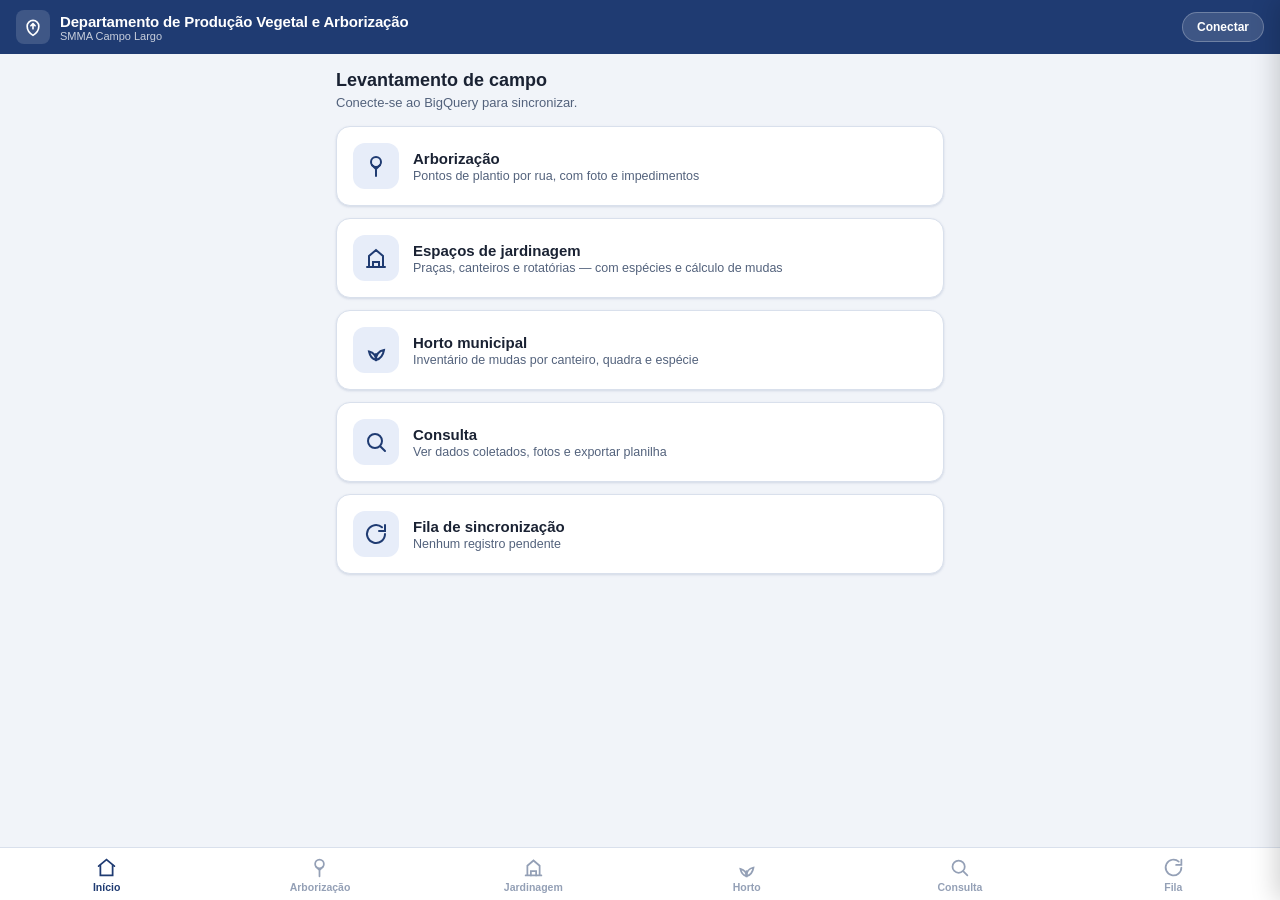
==== index.html @ bb0fcfd9 "Módulo Horto: inventário de mudas + catálogo de espécies - Novo módulo Horto (canteiro → quadra → it" ====
<!DOCTYPE html>
<html lang="pt-BR">
<head>
<meta charset="UTF-8">
<meta name="viewport" content="width=device-width, initial-scale=1.0, viewport-fit=cover">
<meta name="theme-color" content="#1F3B72">
<title>SMMACL — Levantamento de Campo</title>
<link rel="stylesheet" href="css/tokens.css">
<link rel="stylesheet" href="css/app.css">
<!-- PWA: app instalável na tela inicial -->
<link rel="manifest" href="manifest.webmanifest">
<link rel="apple-touch-icon" href="logo.png">
<meta name="mobile-web-app-capable" content="yes">
<meta name="apple-mobile-web-app-capable" content="yes">
<meta name="apple-mobile-web-app-status-bar-style" content="black-translucent">
<meta name="apple-mobile-web-app-title" content="Coleta Campo">
</head>
<body>

<header>
  <div class="hdr-left">
    <div class="logo-mark">
      <svg width="20" height="20" viewBox="0 0 24 24" fill="none" stroke="#fff" stroke-width="2" stroke-linecap="round" stroke-linejoin="round"><path d="M12 22s7-4.5 7-11a7 7 0 0 0-14 0c0 6.5 7 11 7 11z"/><path d="M12 8v6M9.5 10.5 12 8l2.5 2.5"/></svg>
    </div>
    <div>
      <div class="hdr-title">Departamento de Produção Vegetal e Arborização</div>
      <div class="hdr-sub">SMMA Campo Largo</div>
    </div>
  </div>
  <button id="btn-auth" onclick="handleAuth()"><span id="auth-label">Conectar</span></button>
</header>
<div class="offline-bar">Sem conexão — registros vão para a fila e sincronizam depois</div>

<main>

<!-- ============ INÍCIO ============ -->
<section class="page active" id="page-home">
  <h2 id="home-saudacao">Levantamento de campo</h2>
  <div class="page-sub" id="home-status">Conecte-se ao BigQuery para sincronizar.</div>

  <div class="card action-card" onclick="abrirArbo()">
    <div class="action-icon"><svg width="24" height="24" viewBox="0 0 24 24" fill="none" stroke="currentColor" stroke-width="2" stroke-linecap="round"><path d="M12 22v-7M12 15l-4-4M12 15l4-4"/><circle cx="12" cy="8" r="5"/></svg></div>
    <div><div class="action-title">Arborização</div><div class="action-desc">Pontos de plantio por rua, com foto e impedimentos</div></div>
  </div>

  <div class="card action-card" onclick="abrirJard()">
    <div class="action-icon"><svg width="24" height="24" viewBox="0 0 24 24" fill="none" stroke="currentColor" stroke-width="2" stroke-linecap="round"><path d="M3 21h18M5 21V10l7-6 7 6v11"/><path d="M9 21v-5h6v5"/></svg></div>
    <div><div class="action-title">Espaços de jardinagem</div><div class="action-desc">Praças, canteiros e rotatórias — com espécies e cálculo de mudas</div></div>
  </div>

  <div class="card action-card" onclick="abrirHorto()">
    <div class="action-icon"><svg width="24" height="24" viewBox="0 0 24 24" fill="none" stroke="currentColor" stroke-width="2" stroke-linecap="round"><path d="M12 22c0-6 3-9 8-10-1 6-4 9-8 10z"/><path d="M12 22c0-5-3-7.5-7-8.5 1 5 3.5 7.5 7 8.5z"/><path d="M12 22v-6"/></svg></div>
    <div><div class="action-title">Horto municipal</div><div class="action-desc">Inventário de mudas por canteiro, quadra e espécie</div></div>
  </div>

  <div class="card action-card" onclick="abrirConsulta()">
    <div class="action-icon"><svg width="24" height="24" viewBox="0 0 24 24" fill="none" stroke="currentColor" stroke-width="2" stroke-linecap="round"><circle cx="11" cy="11" r="7"/><path d="m21 21-4.3-4.3"/></svg></div>
    <div><div class="action-title">Consulta</div><div class="action-desc">Ver dados coletados, fotos e exportar planilha</div></div>
  </div>

  <div class="card action-card" onclick="showPage('fila'); renderFila()">
    <div class="action-icon"><svg width="24" height="24" viewBox="0 0 24 24" fill="none" stroke="currentColor" stroke-width="2" stroke-linecap="round"><path d="M21 12a9 9 0 1 1-3-6.7"/><path d="M21 3v6h-6"/></svg></div>
    <div><div class="action-title">Fila de sincronização</div><div class="action-desc" id="home-fila-desc">Nenhum registro pendente</div></div>
  </div>
</section>

<!-- ============ ARBORIZAÇÃO: RUAS ============ -->
<section class="page" id="page-arbo">
  <h2>Arborização</h2>
  <div class="page-sub">Ruas em levantamento. Toque numa rua para ver seus trechos.</div>
  <div class="btn-row">
    <button class="btn btn-primary" onclick="novaRua()">+ Nova rua</button>
    <button class="btn" onclick="document.getElementById('imp-file').click()">Importar planilha</button>
  </div>
  <button class="btn btn-sm" style="margin-top:8px" onclick="baixarModeloCSV()">Baixar modelo CSV</button>
  <input type="file" id="imp-file" accept=".csv,text/csv" style="display:none" onchange="importarCSV(this)">
  <div id="imp-preview" style="display:none" class="card"></div>
  <div id="rua-form" style="display:none" class="card">
    <label>Nome da rua *</label><input type="text" id="ru-nome" placeholder="Rua Barão do Rio Branco">
    <label>Bairro</label><input type="text" id="ru-bairro" placeholder="Centro">
    <button class="btn btn-sm" style="margin-top:8px" onclick="gpsRua()">📍 Preencher rua e bairro pelo GPS</button>
    <label>Observações</label><textarea id="ru-obs"></textarea>
    <div class="btn-row">
      <button class="btn btn-primary" onclick="salvarRua()">Salvar rua</button>
      <button class="btn btn-sm" onclick="document.getElementById('rua-form').style.display='none'">Cancelar</button>
    </div>
  </div>
  <input type="text" id="arbo-busca" placeholder="🔍 Buscar rua ou bairro pelo nome…" oninput="renderArboLista()" style="margin-top:14px">
  <div id="arbo-lista" style="margin-top:10px"></div>
</section>

<!-- ============ ARBORIZAÇÃO: TRECHOS DE UMA RUA ============ -->
<section class="page" id="page-rua">
  <div class="sticky-lev">
    <div>
      <div class="sl-rua" id="rd-nome">—</div>
      <div class="sl-sub" id="rd-sub">—</div>
    </div>
    <div class="sl-badge" id="rd-badge">0 trechos</div>
  </div>
  <button class="btn btn-primary" onclick="novoTrecho()">+ Novo trecho</button>
  <div id="trecho-form" style="display:none" class="card">
    <label>Quadra</label><input type="text" id="tr-quadra" placeholder="12 (opcional)">
    <div class="row2">
      <div><label>Nº inicial</label><input type="text" id="tr-num-ini" placeholder="1973"></div>
      <div><label>Nº final</label><input type="text" id="tr-num-fim" placeholder="1577"></div>
    </div>
    <label>Observações</label><textarea id="tr-obs"></textarea>
    <div class="btn-row">
      <button class="btn btn-primary" onclick="salvarTrecho()">Salvar trecho</button>
      <button class="btn btn-sm" onclick="document.getElementById('trecho-form').style.display='none'">Cancelar</button>
    </div>
  </div>
  <div id="rd-trechos" style="margin-top:14px"></div>
  <div class="btn-row" style="margin-top:14px">
    <button class="btn" onclick="showPage('arbo'); renderArboLista()">Voltar às ruas</button>
  </div>
</section>

<!-- ============ ARBORIZAÇÃO: PONTOS DE UM TRECHO ============ -->
<section class="page" id="page-ponto">
  <div class="sticky-lev">
    <div>
      <div class="sl-rua" id="pt-rua">—</div>
      <div class="sl-sub" id="pt-rua-sub">—</div>
    </div>
    <div class="sl-badge" id="pt-seq">Ponto 1</div>
  </div>

  <div id="pt-coletados"></div>

  <div class="card">
    <div style="display:flex; align-items:center; justify-content:space-between; margin-bottom:6px">
      <div class="action-title" id="pt-form-title">Novo ponto</div>
      <button id="pt-form-cancel" class="btn btn-sm" style="display:none; width:auto" onclick="sairEdicao()">Cancelar edição</button>
    </div>

    <div class="gps-box">
      <svg width="20" height="20" viewBox="0 0 24 24" fill="none" stroke="currentColor" stroke-width="2" stroke-linecap="round"><path d="M12 21s6-5.1 6-10a6 6 0 1 0-12 0c0 4.9 6 10 6 10z"/><circle cx="12" cy="11" r="2.5"/></svg>
      <div class="gps-txt">
        <div id="gps-status">Capturando GPS…</div>
        <div class="gps-coord" id="gps-coord"></div>
      </div>
      <button class="btn btn-sm" style="width:auto" onclick="confirmarLocalGPS()">🗺️ Mapa</button>
      <button class="btn btn-sm" style="width:auto" onclick="capturarGPS()">Atualizar</button>
    </div>

    <label>Numeração específica do ponto</label>
    <div style="display:flex; gap:8px">
      <input type="text" id="pt-num" placeholder="ex.: 1899" style="flex:1">
      <button class="btn btn-sm" style="width:auto; flex-shrink:0" onclick="gpsPonto()">📍 GPS</button>
    </div>

    <label>Fotos do ponto</label>
    <div class="foto-strip" id="pt-fotos">
      <button class="foto-add" onclick="document.getElementById('pt-file').click()">
        <svg width="20" height="20" viewBox="0 0 24 24" fill="none" stroke="currentColor" stroke-width="2" stroke-linecap="round"><path d="M23 19a2 2 0 0 1-2 2H3a2 2 0 0 1-2-2V8a2 2 0 0 1 2-2h4l2-3h6l2 3h4a2 2 0 0 1 2 2z"/><circle cx="12" cy="13" r="4"/></svg>
        Foto
      </button>
    </div>
    <input type="file" id="pt-file" accept="image/*" capture="environment" style="display:none" onchange="addFoto(this,'pt')">
    <div id="pt-fotos-antigas" style="margin-top:8px"></div>

    <label>Impedimentos no ponto</label>
    <div class="chips" id="pt-imped"></div>
    <input type="text" id="pt-imped-outro" placeholder="Descreva o outro impedimento" style="display:none; margin-top:8px">

    <div class="row2" style="margin-top:4px">
      <div>
        <label>Espécie do plano</label>
        <select id="pt-esp-plano"></select>
      </div>
      <div>
        <label>Sugestão da equipe</label>
        <select id="pt-esp-sug"></select>
      </div>
    </div>
    <input type="text" id="pt-esp-livre" placeholder="Nome da espécie (livre)" style="display:none; margin-top:8px">

    <label>Distância do ponto anterior (m)</label>
    <input type="number" id="pt-dist" inputmode="decimal" step="0.5" placeholder="5">

    <label>Observações</label>
    <textarea id="pt-obs" placeholder="Ex.: tirar a existente e plantar a nova"></textarea>

    <div class="btn-row">
      <button class="btn btn-primary" id="pt-save-btn" onclick="salvarPonto()">Salvar e próximo ponto</button>
    </div>
    <div class="btn-row" style="margin-top:8px">
      <button class="btn btn-danger-ghost" onclick="encerrarTrecho()">Encerrar trecho</button>
      <button class="btn" onclick="showPage('rua'); renderRuaTrechos()">Voltar</button>
    </div>
  </div>
</section>


<!-- ============ JARDINAGEM: ESPAÇOS ============ -->
<section class="page" id="page-jard">
  <h2>Espaços de jardinagem</h2>
  <div class="page-sub">Praças, canteiros, rotatórias e floreiras.</div>
  <button class="btn btn-primary" onclick="novoEspaco()">+ Novo espaço</button>
  <div id="jard-form" style="display:none" class="card">
    <label>Nome do espaço *</label><input type="text" id="es-nome" placeholder="Praça da Polônia">
    <label>Tipo</label>
    <select id="es-tipo">
      <option value="praca">Praça</option>
      <option value="rotatoria">Rotatória</option>
      <option value="canteiro_rua">Canteiro de rua</option>
      <option value="floreira">Floreira</option>
      <option value="jardim">Jardim</option>
      <option value="outro">Outro</option>
    </select>
    <label>Endereço</label><input type="text" id="es-end" placeholder="Em frente à padaria Sabor do Trigo">
    <label>Bairro</label><input type="text" id="es-bairro">
    <button class="btn btn-sm" style="margin-top:8px" onclick="gpsEspaco()">📍 Preencher endereço e bairro pelo GPS</button>
    <div class="gps-box">
      <div class="gps-txt">
        <div id="es-gps-status">GPS não capturado</div>
        <div class="gps-coord" id="es-gps-coord"></div>
      </div>
      <button class="btn btn-sm" style="width:auto" onclick="confirmarLocalGPS('es')">🗺️ Mapa</button>
      <button class="btn btn-sm" style="width:auto" onclick="capturarGPS('es')">Capturar</button>
    </div>
    <label>Fotos do espaço</label>
    <div class="foto-strip" id="es-fotos">
      <button class="foto-add" onclick="document.getElementById('es-file').click()">
        <svg width="20" height="20" viewBox="0 0 24 24" fill="none" stroke="currentColor" stroke-width="2" stroke-linecap="round"><path d="M23 19a2 2 0 0 1-2 2H3a2 2 0 0 1-2-2V8a2 2 0 0 1 2-2h4l2-3h6l2 3h4a2 2 0 0 1 2 2z"/><circle cx="12" cy="13" r="4"/></svg>
        Foto
      </button>
    </div>
    <input type="file" id="es-file" accept="image/*" capture="environment" style="display:none" onchange="addFoto(this,'es')">
    <label>Observações</label><textarea id="es-obs"></textarea>
    <div class="btn-row">
      <button class="btn btn-primary" onclick="salvarEspaco()">Salvar espaço</button>
      <button class="btn btn-sm" onclick="document.getElementById('jard-form').style.display='none'">Cancelar</button>
    </div>
  </div>
  <div id="jard-lista" style="margin-top:14px"></div>
</section>

<!-- ============ JARDINAGEM: ESPAÇO DETALHE / CANTEIRO ============ -->
<section class="page" id="page-espaco">
  <div class="sticky-lev">
    <div>
      <div class="sl-rua" id="ep-nome">—</div>
      <div class="sl-sub" id="ep-sub">—</div>
    </div>
    <div class="sl-badge" id="ep-cod">JD</div>
  </div>

  <div id="ep-canteiros"></div>

  <div class="card" id="ct-form">
    <div style="display:flex; align-items:center; justify-content:space-between; margin-bottom:4px">
      <div class="action-title" id="ct-form-title">Novo canteiro</div>
      <button id="ct-form-cancel" class="btn btn-sm" style="display:none; width:auto" onclick="sairEdicaoCanteiro()">Cancelar edição</button>
    </div>
    <label>Formato</label>
    <div class="chips" id="ct-formato">
      <span class="chip" data-v="retangular" onclick="setFormato(this)">Retangular</span>
      <span class="chip" data-v="circular" onclick="setFormato(this)">Circular</span>
      <span class="chip" data-v="coracao" onclick="setFormato(this)">Coração</span>
      <span class="chip" data-v="irregular" onclick="setFormato(this)">Irregular</span>
    </div>
    <div class="row3" id="ct-dims-ret">
      <div><label>Compr. (m)</label><input type="number" id="ct-comp" inputmode="decimal" step="0.1" oninput="calcArea()"></div>
      <div><label>Larg. (m)</label><input type="number" id="ct-larg" inputmode="decimal" step="0.1" oninput="calcArea()"></div>
      <div><label>Vias (x)</label><input type="number" id="ct-vias" inputmode="numeric" value="1" oninput="calcArea()"></div>
    </div>
    <div class="row2" id="ct-dims-circ" style="display:none">
      <div><label>Diâmetro (m)</label><input type="number" id="ct-diam" inputmode="decimal" step="0.1" oninput="calcArea()"></div>
      <div><label>Vias (x)</label><input type="number" id="ct-vias2" inputmode="numeric" value="1" oninput="calcArea()"></div>
    </div>
    <div id="ct-dims-livre" style="display:none">
      <label>Área estimada (m²)</label><input type="number" id="ct-area-livre" inputmode="decimal" step="0.1" oninput="calcArea()">
    </div>
    <div class="calc-box" id="ct-calc" style="display:none"></div>

    <label>Situação</label>
    <div class="chips" id="ct-situacao">
      <span class="chip" data-v="existente" onclick="pickOne(this)">Existente</span>
      <span class="chip" data-v="criar" onclick="pickOne(this)">Criar</span>
      <span class="chip" data-v="reformular" onclick="pickOne(this)">Reformular</span>
    </div>

    <label>Itens no canteiro</label>
    <div class="chips" id="ct-itens"></div>

    <label>Espécies</label>
    <div id="ct-especies"></div>
    <button class="btn btn-sm" style="margin-top:8px" onclick="addEspecieRow()">+ Adicionar espécie</button>

    <label>Fotos do canteiro</label>
    <div class="foto-strip" id="ct-fotos">
      <button class="foto-add" onclick="document.getElementById('ct-file').click()">
        <svg width="20" height="20" viewBox="0 0 24 24" fill="none" stroke="currentColor" stroke-width="2" stroke-linecap="round"><path d="M23 19a2 2 0 0 1-2 2H3a2 2 0 0 1-2-2V8a2 2 0 0 1 2-2h4l2-3h6l2 3h4a2 2 0 0 1 2 2z"/><circle cx="12" cy="13" r="4"/></svg>
        Foto
      </button>
    </div>
    <input type="file" id="ct-file" accept="image/*" capture="environment" style="display:none" onchange="addFoto(this,'ct')">
    <div id="ct-fotos-antigas" style="margin-top:8px"></div>

    <label>Observações</label><textarea id="ct-obs" placeholder="Ex.: reformular para redondo"></textarea>

    <div class="btn-row">
      <button class="btn btn-primary" id="ct-save-btn" onclick="salvarCanteiro()">Salvar canteiro</button>
      <button class="btn" onclick="showPage('jard'); renderJardLista()">Concluir espaço</button>
    </div>
  </div>
</section>

<!-- ============ HORTO: CANTEIROS ============ -->
<section class="page" id="page-horto">
  <h2>Horto municipal</h2>
  <div class="page-sub">Inventário de mudas: canteiro → quadra → espécie.</div>
  <div class="btn-row">
    <button class="btn btn-primary" onclick="novoCanteiro()">+ Novo canteiro</button>
    <button class="btn" onclick="abrirEspecies()">🌿 Catálogo de espécies</button>
  </div>
  <div id="cant-form" style="display:none" class="card">
    <label>Código</label><input type="text" id="hc-cod" placeholder="C-03 (opcional)">
    <label>Nome do canteiro</label><input type="text" id="hc-nome" placeholder="Canteiro central">
    <div class="gps-box">
      <svg width="20" height="20" viewBox="0 0 24 24" fill="none" stroke="currentColor" stroke-width="2" stroke-linecap="round"><path d="M12 21s6-5.1 6-10a6 6 0 1 0-12 0c0 4.9 6 10 6 10z"/><circle cx="12" cy="11" r="2.5"/></svg>
      <div class="gps-txt">
        <div id="hc-gps-status">GPS não capturado</div>
        <div class="gps-coord" id="hc-gps-coord"></div>
      </div>
      <button class="btn btn-sm" style="width:auto" onclick="confirmarLocalGPS('hc')">🗺️ Mapa</button>
      <button class="btn btn-sm" style="width:auto" onclick="capturarGPS('hc')">Capturar</button>
    </div>
    <label>Fotos do canteiro</label>
    <div class="foto-strip" id="hc-fotos">
      <button class="foto-add" onclick="document.getElementById('hc-file').click()">
        <svg width="20" height="20" viewBox="0 0 24 24" fill="none" stroke="currentColor" stroke-width="2" stroke-linecap="round"><path d="M23 19a2 2 0 0 1-2 2H3a2 2 0 0 1-2-2V8a2 2 0 0 1 2-2h4l2-3h6l2 3h4a2 2 0 0 1 2 2z"/><circle cx="12" cy="13" r="4"/></svg>
        Foto
      </button>
    </div>
    <input type="file" id="hc-file" accept="image/*" capture="environment" style="display:none" onchange="addFoto(this,'hc')">
    <label>Observações</label><textarea id="hc-obs"></textarea>
    <div class="btn-row">
      <button class="btn btn-primary" onclick="salvarCanteiro()">Salvar canteiro</button>
      <button class="btn btn-sm" onclick="document.getElementById('cant-form').style.display='none'">Cancelar</button>
    </div>
  </div>
  <input type="text" id="horto-busca" placeholder="🔍 Buscar canteiro…" oninput="renderCanteiros()" style="margin-top:14px">
  <div id="cant-lista" style="margin-top:10px"></div>
</section>

<!-- ============ HORTO: QUADRAS DE UM CANTEIRO ============ -->
<section class="page" id="page-canteiro">
  <div class="sticky-lev">
    <div>
      <div class="sl-rua" id="cd-nome">—</div>
      <div class="sl-sub" id="cd-sub">—</div>
    </div>
    <div class="sl-badge" id="cd-badge">0 quadras</div>
  </div>
  <div id="cd-fotos-antigas" style="margin-bottom:12px"></div>
  <button class="btn btn-primary" onclick="novaQuadra()">+ Nova quadra</button>
  <div id="quadra-form" style="display:none" class="card">
    <label>Código / nome da quadra</label><input type="text" id="hq-nome" placeholder="A1">
    <label>Fotos da quadra</label>
    <div class="foto-strip" id="hq-fotos">
      <button class="foto-add" onclick="document.getElementById('hq-file').click()">
        <svg width="20" height="20" viewBox="0 0 24 24" fill="none" stroke="currentColor" stroke-width="2" stroke-linecap="round"><path d="M23 19a2 2 0 0 1-2 2H3a2 2 0 0 1-2-2V8a2 2 0 0 1 2-2h4l2-3h6l2 3h4a2 2 0 0 1 2 2z"/><circle cx="12" cy="13" r="4"/></svg>
        Foto
      </button>
    </div>
    <input type="file" id="hq-file" accept="image/*" capture="environment" style="display:none" onchange="addFoto(this,'hq')">
    <label>Observações</label><textarea id="hq-obs"></textarea>
    <div class="btn-row">
      <button class="btn btn-primary" onclick="salvarQuadra()">Salvar quadra</button>
      <button class="btn btn-sm" onclick="document.getElementById('quadra-form').style.display='none'">Cancelar</button>
    </div>
  </div>
  <div id="cd-quadras" style="margin-top:14px"></div>
  <div class="btn-row" style="margin-top:14px">
    <button class="btn" onclick="abrirHorto()">Voltar aos canteiros</button>
  </div>
</section>

<!-- ============ HORTO: ITENS DE UMA QUADRA ============ -->
<section class="page" id="page-quadra">
  <div class="sticky-lev">
    <div>
      <div class="sl-rua" id="qd-nome">—</div>
      <div class="sl-sub" id="qd-sub">—</div>
    </div>
    <div class="sl-badge" id="qd-badge">0 itens</div>
  </div>

  <div id="qd-fotos-antigas" style="margin-bottom:12px"></div>
  <div id="qd-itens"></div>

  <div class="card">
    <div style="display:flex; align-items:center; justify-content:space-between; margin-bottom:6px">
      <div class="action-title" id="hi-form-title">Novo item de inventário</div>
      <button id="hi-cancel-btn" class="btn btn-sm" style="display:none; width:auto" onclick="sairEdicaoItem()">Cancelar edição</button>
    </div>
    <label>Espécie</label>
    <select id="hi-especie" onchange="hortoEspecieChange()"></select>
    <input type="text" id="hi-especie-livre" placeholder="Nome da espécie" style="display:none; margin-top:8px">
    <button type="button" class="btn btn-sm" style="width:auto; margin-top:8px" onclick="abrirEspecieRapida()">+ Cadastrar nova espécie</button>
    <div id="hi-nova-esp" class="card" style="display:none; margin-top:8px; background:var(--accent-light)">
      <label>Nome popular *</label><input type="text" id="qa-nome" placeholder="Ex.: Quaresmeira">
      <label>Nome científico</label><input type="text" id="qa-cient" placeholder="Tibouchina granulosa">
      <label>Classificação</label>
      <div class="chips" id="qa-class">
        <span class="chip" data-v="frutifera" onclick="selEspChip(this,'qa-class')">Frutífera</span>
        <span class="chip" data-v="ornamental" onclick="selEspChip(this,'qa-class')">Ornamental</span>
      </div>
      <label>Origem</label>
      <div class="chips" id="qa-origem">
        <span class="chip" data-v="nativa" onclick="selEspChip(this,'qa-origem')">Nativa</span>
        <span class="chip" data-v="exotica" onclick="selEspChip(this,'qa-origem')">Exótica</span>
      </div>
      <div id="qa-fruto-wrap" style="display:none">
        <label>Tipo de fruto</label>
        <div class="chips" id="qa-fruto">
          <span class="chip" data-v="comestivel" onclick="this.classList.toggle('on')">Comestível</span>
          <span class="chip" data-v="fauna" onclick="this.classList.toggle('on')">De fauna</span>
        </div>
      </div>
      <div class="btn-row">
        <button class="btn btn-primary btn-sm" onclick="salvarEspecieRapida()">Salvar e usar</button>
        <button class="btn btn-sm" onclick="document.getElementById('hi-nova-esp').style.display='none'">Fechar</button>
      </div>
    </div>

    <label>Porte</label>
    <div class="chips" id="hi-porte">
      <span class="chip" data-v="pequeno" onclick="pickOne(this)">Pequeno</span>
      <span class="chip" data-v="medio" onclick="pickOne(this)">Médio</span>
      <span class="chip" data-v="grande" onclick="pickOne(this)">Grande</span>
    </div>

    <label>Quantidade de mudas</label>
    <input type="number" id="hi-qtd" inputmode="numeric" step="1" placeholder="20">

    <label>Fotos do item</label>
    <div class="foto-strip" id="hi-fotos">
      <button class="foto-add" onclick="document.getElementById('hi-file').click()">
        <svg width="20" height="20" viewBox="0 0 24 24" fill="none" stroke="currentColor" stroke-width="2" stroke-linecap="round"><path d="M23 19a2 2 0 0 1-2 2H3a2 2 0 0 1-2-2V8a2 2 0 0 1 2-2h4l2-3h6l2 3h4a2 2 0 0 1 2 2z"/><circle cx="12" cy="13" r="4"/></svg>
        Foto
      </button>
    </div>
    <input type="file" id="hi-file" accept="image/*" capture="environment" style="display:none" onchange="addFoto(this,'hi')">

    <label>Observações</label><textarea id="hi-obs" placeholder="Ex.: mudas prontas para plantio"></textarea>

    <div class="btn-row">
      <button class="btn btn-primary" id="hi-save-btn" onclick="salvarItem()">Salvar item</button>
    </div>
    <div class="btn-row" style="margin-top:8px">
      <button class="btn btn-danger-ghost" id="hi-del-btn" style="display:none" onclick="excluirItem()">Excluir item</button>
      <button class="btn" onclick="voltarCanteiro()">Voltar às quadras</button>
    </div>
  </div>
</section>

<!-- ============ HORTO: CATÁLOGO DE ESPÉCIES ============ -->
<section class="page" id="page-especies">
  <h2>Catálogo de espécies</h2>
  <div class="page-sub">Base de espécies do inventário — com dados botânicos.</div>
  <button class="btn btn-primary" onclick="novaEspecie()">+ Nova espécie</button>
  <div id="esp-form" style="display:none" class="card">
    <div style="display:flex; align-items:center; justify-content:space-between; margin-bottom:6px">
      <div class="action-title" id="esp-form-title">Nova espécie</div>
      <button id="esp-form-cancel" class="btn btn-sm" style="width:auto" onclick="cancelarEspecie()">Cancelar</button>
    </div>
    <label>Nome popular *</label><input type="text" id="sp-nome" placeholder="Ipê-amarelo">
    <label>Nome científico</label><input type="text" id="sp-cient" placeholder="Handroanthus albus">
    <label>Classificação</label>
    <div class="chips" id="sp-class">
      <span class="chip" data-v="frutifera" onclick="selEspChip(this,'sp-class')">Frutífera</span>
      <span class="chip" data-v="ornamental" onclick="selEspChip(this,'sp-class')">Ornamental</span>
    </div>
    <label>Origem</label>
    <div class="chips" id="sp-origem">
      <span class="chip" data-v="nativa" onclick="selEspChip(this,'sp-origem')">Nativa</span>
      <span class="chip" data-v="exotica" onclick="selEspChip(this,'sp-origem')">Exótica</span>
    </div>
    <div id="sp-fruto-wrap" style="display:none">
      <label>Tipo de fruto</label>
      <div class="chips" id="sp-fruto">
        <span class="chip" data-v="comestivel" onclick="this.classList.toggle('on')">Comestível</span>
        <span class="chip" data-v="fauna" onclick="this.classList.toggle('on')">De fauna</span>
      </div>
    </div>
    <div class="btn-row">
      <button class="btn btn-primary" onclick="salvarEspecie()">Salvar espécie</button>
    </div>
  </div>
  <input type="text" id="esp-busca" placeholder="🔍 Buscar espécie…" oninput="renderEspecies()" style="margin-top:14px">
  <div id="esp-lista" style="margin-top:10px"></div>
  <div class="btn-row" style="margin-top:14px">
    <button class="btn" onclick="abrirHorto()">Voltar ao Horto</button>
  </div>
</section>

<!-- ============ FILA ============ -->
<section class="page" id="page-fila">
  <h2>Fila de sincronização</h2>
  <div class="page-sub" id="fila-sub">Registros aguardando envio ao Supabase.</div>
  <button class="btn btn-primary" onclick="drainQueue(true)">Sincronizar agora</button>
  <button class="btn btn-danger-ghost" style="margin-top:8px" onclick="limparErrosFila()">Limpar registros com erro</button>
  <div id="fila-lista" style="margin-top:14px"></div>
</section>

<!-- ============ CONSULTA ============ -->
<section class="page" id="page-consulta">
  <h2>Consulta</h2>
  <div class="page-sub">Dados coletados em campo. Toque numa linha para ver detalhes e fotos.</div>

  <div class="cons-tabs">
    <button class="cons-tab active" data-t="arbo" onclick="consTab('arbo')">Arborização</button>
    <button class="cons-tab" data-t="jard" onclick="consTab('jard')">Jardinagem</button>
    <button class="cons-tab" data-t="dash" onclick="consTab('dash')">📊 Painel</button>
  </div>

  <div class="cons-filtros" id="cons-filtros"></div>
  <div class="cons-actions">
    <button class="btn btn-sm btn-primary" onclick="consBuscar()">Buscar</button>
    <button class="btn btn-sm" onclick="consLimparFiltros()">Limpar filtros</button>
    <button class="btn btn-sm" onclick="consExportarCSV()">Exportar CSV</button>
    <span class="cons-count" id="cons-count"></span>
  </div>

  <div id="cons-resultado"></div>
</section>

</main>

<!-- Painel de detalhe -->
<div class="drawer-backdrop" id="drawer-backdrop" onclick="fecharDrawer()"></div>
<aside class="drawer" id="drawer">
  <div class="drawer-head">
    <div>
      <div class="dh-title" id="drawer-title">—</div>
      <div class="dh-sub" id="drawer-sub">—</div>
    </div>
    <button class="drawer-close" onclick="fecharDrawer()" aria-label="Fechar">×</button>
  </div>
  <div class="drawer-body" id="drawer-body"></div>
</aside>

<!-- Lightbox navegável -->
<div class="lb" id="lightbox">
  <div class="lb-top">
    <div class="lb-cap" id="lb-cap">—<small id="lb-cap-sub"></small></div>
    <button class="lb-x" onclick="lbClose()" aria-label="Fechar">×</button>
  </div>
  <div class="lb-stage">
    <button class="lb-nav lb-prev" id="lb-prev" onclick="lbStep(-1)" aria-label="Anterior">‹</button>
    <img id="lb-img" src="" alt="foto">
    <button class="lb-nav lb-next" id="lb-next" onclick="lbStep(1)" aria-label="Próxima">›</button>
  </div>
  <div class="lb-film" id="lb-film"></div>
  <div class="lb-jump">
    <button id="lb-jump-prev" onclick="lbJump(-1)">‹ Ponto anterior</button>
    <button id="lb-jump-next" onclick="lbJump(1)">Próximo ponto ›</button>
  </div>
</div>

<!-- Visualizador de foto local (antes de enviar ao Drive) -->
<div class="foto-prev" id="foto-prev" onclick="fecharPreviewLocal()">
  <button class="foto-prev-x" onclick="fecharPreviewLocal()" aria-label="Fechar">×</button>
  <img id="foto-prev-img" src="" alt="foto">
</div>

<nav>
  <button class="nav-btn active" data-p="home" onclick="navTo('home')">
    <svg width="21" height="21" viewBox="0 0 24 24" fill="none" stroke="currentColor" stroke-width="2" stroke-linecap="round"><path d="M3 10.5 12 3l9 7.5"/><path d="M5 9.5V21h14V9.5"/></svg>
    Início
  </button>
  <button class="nav-btn" data-p="arbo" onclick="navTo('arbo')">
    <svg width="21" height="21" viewBox="0 0 24 24" fill="none" stroke="currentColor" stroke-width="2" stroke-linecap="round"><path d="M12 22v-7M12 15l-4-4M12 15l4-4"/><circle cx="12" cy="8" r="5"/></svg>
    Arborização
  </button>
  <button class="nav-btn" data-p="jard" onclick="navTo('jard')">
    <svg width="21" height="21" viewBox="0 0 24 24" fill="none" stroke="currentColor" stroke-width="2" stroke-linecap="round"><path d="M3 21h18M5 21V10l7-6 7 6v11"/><path d="M9 21v-5h6v5"/></svg>
    Jardinagem
  </button>
  <button class="nav-btn" data-p="horto" onclick="navTo('horto')">
    <svg width="21" height="21" viewBox="0 0 24 24" fill="none" stroke="currentColor" stroke-width="2" stroke-linecap="round"><path d="M12 22c0-6 3-9 8-10-1 6-4 9-8 10z"/><path d="M12 22c0-5-3-7.5-7-8.5 1 5 3.5 7.5 7 8.5z"/><path d="M12 22v-6"/></svg>
    Horto
  </button>
  <button class="nav-btn" data-p="consulta" onclick="navTo('consulta')">
    <svg width="21" height="21" viewBox="0 0 24 24" fill="none" stroke="currentColor" stroke-width="2" stroke-linecap="round"><circle cx="11" cy="11" r="7"/><path d="m21 21-4.3-4.3"/></svg>
    Consulta
  </button>
  <button class="nav-btn" data-p="fila" onclick="navTo('fila')">
    <svg width="21" height="21" viewBox="0 0 24 24" fill="none" stroke="currentColor" stroke-width="2" stroke-linecap="round"><path d="M21 12a9 9 0 1 1-3-6.7"/><path d="M21 3v6h-6"/></svg>
    Fila
    <span class="nav-dot" id="fila-dot"></span>
  </button>
</nav>


<div id="toast"></div>

<script src="https://cdn.jsdelivr.net/npm/@supabase/supabase-js@2" async></script>
<script src="js/blindagem.js"></script>
<script src="js/core.js"></script>
<script src="js/arborizacao.js"></script>
<script src="js/jardinagem.js"></script>
<script src="js/horto.js"></script>
<script src="js/importacao.js"></script>
<script src="js/consulta.js"></script>
<script src="js/painel-dash.js"></script>
<script src="js/mapa-ponto.js"></script>
<script src="js/fila-boot.js"></script>
<script src="js/pwa.js"></script>
</body>
</html>
---- css/tokens.css ----
/* ================================================================
   SMMACL Campo — tokens de design (compartilhados por todas as páginas)
   Esquema de cores baseado no tema oficial do site da Prefeitura de
   Campo Largo (www.campolargo.pr.gov.br):
     base do tema  #1f3b72 · escala #7e9edb → #5680d0 → #3463c0
     → #294e98 → #1e3a70 → #132548 · verde do portal #007b34
   ================================================================ */
:root {
  /* superfícies */
  --bg: #F1F4F9;
  --surface: #ffffff;
  --border: #D9E0EC;

  /* texto */
  --text-primary: #1A2233;
  --text-secondary: #53627C;
  --text-muted: #94A0B6;

  /* azul institucional (tema da prefeitura) */
  --accent: #294E98;        /* ação principal (tema-4) */
  --accent-light: #E7EDF9;  /* tinta clara do azul */
  --accent-mid: #5680D0;    /* tema-2 */
  --accent-dark: #1F3B72;   /* base do tema — cabeçalhos */

  /* estados */
  --danger: #C0392F;
  --danger-light: #F9E7E5;
  --success: #007B34;       /* verde do portal */
  --warning: #B07222;
  --warning-light: #F7EDDD;

  /* série do painel/mapa (validada p/ daltonismo sobre branco) */
  --feito: #1E8659;
  --plan: #B07222;
  --jard: #2C5D9E;
  --trilha: #E7ECF4;        /* trilha das barras de progresso */

  /* forma */
  --radius: 10px;
  --radius-lg: 14px;
  --shadow: 0 1px 3px rgba(31,59,114,0.10), 0 1px 2px rgba(31,59,114,0.05);
}
---- css/app.css ----
* { box-sizing: border-box; margin: 0; padding: 0; -webkit-tap-highlight-color: transparent; }
  /* tokens de cor/forma: css/tokens.css */

  body {
    font-family: -apple-system, BlinkMacSystemFont, 'Segoe UI', Roboto, sans-serif;
    background: var(--bg);
    color: var(--text-primary);
    min-height: 100vh;
    padding-bottom: calc(64px + env(safe-area-inset-bottom));
  }

  header {
    background: var(--accent-dark);
    color: #fff;
    padding: 10px 16px;
    display: flex; align-items: center; justify-content: space-between;
    position: sticky; top: 0; z-index: 100;
  }
  .hdr-left { display: flex; align-items: center; gap: 10px; }
  .logo-mark {
    width: 34px; height: 34px; border-radius: 8px;
    background: rgba(255,255,255,0.14);
    display: flex; align-items: center; justify-content: center;
  }
  .hdr-title { font-size: 15px; font-weight: 700; letter-spacing: -0.01em; }
  .hdr-sub { font-size: 11px; opacity: 0.75; }
  #btn-auth {
    background: rgba(255,255,255,0.14); color: #fff;
    border: 1px solid rgba(255,255,255,0.25); border-radius: 20px;
    padding: 7px 14px; font-size: 12px; font-weight: 600; cursor: pointer;
  }
  #btn-auth.connected { background: #fff; color: var(--accent-dark); }

  main { padding: 16px; max-width: 640px; margin: 0 auto; }

  .page { display: none; }
  .page.active { display: block; }

  h2 { font-size: 18px; font-weight: 700; margin-bottom: 4px; }
  .page-sub { font-size: 13px; color: var(--text-secondary); margin-bottom: 16px; }

  .card {
    background: var(--surface); border: 1px solid var(--border);
    border-radius: var(--radius-lg); padding: 16px; box-shadow: var(--shadow);
    margin-bottom: 12px;
  }

  .action-card {
    display: flex; align-items: center; gap: 14px; cursor: pointer;
    transition: transform .08s;
  }
  .action-card:active { transform: scale(0.985); }
  .action-icon {
    width: 46px; height: 46px; border-radius: 12px; flex-shrink: 0;
    background: var(--accent-light); color: var(--accent-dark);
    display: flex; align-items: center; justify-content: center;
  }
  .action-title { font-size: 15px; font-weight: 700; }
  .action-desc { font-size: 12.5px; color: var(--text-secondary); margin-top: 2px; }

  label { display: block; font-size: 13px; font-weight: 600; color: var(--text-secondary); margin: 12px 0 5px; }
  input[type=text], input[type=number], select, textarea {
    width: 100%; padding: 12px; font-size: 16px;
    border: 1px solid var(--border); border-radius: var(--radius);
    background: #fff; color: var(--text-primary); font-family: inherit;
  }
  input:focus, select:focus, textarea:focus { outline: 2px solid var(--accent-mid); border-color: var(--accent-mid); }
  textarea { resize: vertical; min-height: 64px; }
  .row2 { display: grid; grid-template-columns: 1fr 1fr; gap: 10px; }
  .row3 { display: grid; grid-template-columns: 1fr 1fr 1fr; gap: 10px; }

  .btn {
    display: inline-flex; align-items: center; justify-content: center; gap: 8px;
    padding: 13px 16px; font-size: 15px; font-weight: 700; cursor: pointer;
    border-radius: var(--radius); border: 1px solid var(--border);
    background: #fff; color: var(--text-primary); width: 100%; font-family: inherit;
  }
  .btn:active { transform: scale(0.985); }
  .btn-primary { background: var(--accent); border-color: var(--accent); color: #fff; }
  .btn-danger-ghost { color: var(--danger); border-color: var(--danger); background: #fff; }
  .btn-sm { padding: 9px 12px; font-size: 13px; width: auto; }
  .btn:disabled { opacity: 0.45; pointer-events: none; }
  .btn-row { display: flex; gap: 10px; margin-top: 16px; }

  .chips { display: flex; flex-wrap: wrap; gap: 8px; }
  .chip {
    padding: 9px 14px; font-size: 13.5px; border-radius: 20px; cursor: pointer;
    border: 1px solid var(--border); background: #fff; color: var(--text-secondary);
    user-select: none;
  }
  .chip.on { background: var(--warning-light); border-color: var(--warning); color: var(--warning); font-weight: 700; }
  .chip.on-green { background: var(--accent-light); border-color: var(--accent); color: var(--accent-dark); font-weight: 700; }

  .gps-box {
    display: flex; align-items: center; gap: 10px;
    background: var(--accent-light); border-radius: var(--radius); padding: 10px 12px;
    font-size: 13px; color: var(--accent-dark); margin-top: 12px;
  }
  .gps-box .gps-txt { flex: 1; }
  .gps-coord { font-weight: 700; font-variant-numeric: tabular-nums; }

  .foto-strip { display: flex; gap: 8px; flex-wrap: wrap; margin-top: 10px; }
  .foto-thumb {
    width: 64px; height: 64px; border-radius: 8px; object-fit: cover;
    border: 1px solid var(--border); position: relative;
  }
  .foto-add {
    width: 64px; height: 64px; border-radius: 8px; cursor: pointer;
    border: 1.5px dashed var(--accent-mid); background: #fff; color: var(--accent);
    display: flex; flex-direction: column; align-items: center; justify-content: center;
    font-size: 11px; font-weight: 700; gap: 2px;
  }
  .foto-wrap { position: relative; }
  .foto-wrap .foto-thumb { cursor: pointer; }
  .foto-x {
    position: absolute; top: -6px; right: -6px; width: 20px; height: 20px;
    border-radius: 50%; background: var(--danger); color: #fff; border: none;
    font-size: 12px; line-height: 1; cursor: pointer;
  }
  /* visualizador simples de foto local (antes de enviar) */
  .foto-prev { display: none; position: fixed; inset: 0; background: rgba(0,0,0,0.92); z-index: 500; align-items: center; justify-content: center; padding: 20px; }
  .foto-prev.open { display: flex; }
  .foto-prev img { max-width: 100%; max-height: 100%; border-radius: 8px; object-fit: contain; }
  .foto-prev .foto-prev-x { position: absolute; top: 14px; right: 16px; width: 40px; height: 40px; border-radius: 50%; background: rgba(255,255,255,0.15); color: #fff; border: none; font-size: 24px; line-height: 1; cursor: pointer; }

  .list-item {
    background: var(--surface); border: 1px solid var(--border); border-radius: var(--radius);
    padding: 13px 14px; margin-bottom: 8px; cursor: pointer;
    display: flex; align-items: center; justify-content: space-between; gap: 10px;
  }
  .li-main { flex: 1; min-width: 0; }
  .li-title { font-size: 14.5px; font-weight: 700; display: flex; align-items: center; gap: 8px; flex-wrap: wrap; }
  .li-title .li-nome { overflow: hidden; text-overflow: ellipsis; white-space: nowrap; max-width: 100%; }
  .li-quadra {
    font-size: 11.5px; font-weight: 700; padding: 2px 8px; border-radius: 10px;
    background: var(--accent-light); color: var(--accent-dark); letter-spacing: 0.02em;
  }
  .li-sub { font-size: 12px; color: var(--text-secondary); margin-top: 2px; }
  .li-right { display: flex; align-items: center; gap: 6px; flex-shrink: 0; }
  .li-del {
    width: 34px; height: 34px; border-radius: 8px; border: none; background: transparent;
    color: var(--text-muted); cursor: pointer; display: flex; align-items: center; justify-content: center;
  }
  .li-del:active { background: var(--danger-light); color: var(--danger); }
  .badge {
    font-size: 11.5px; font-weight: 700; padding: 4px 10px; border-radius: 12px;
    background: var(--accent-light); color: var(--accent-dark); white-space: nowrap;
  }
  .badge.warn { background: var(--warning-light); color: var(--warning); }
  .badge.red { background: var(--danger-light); color: var(--danger); }

  .sticky-lev {
    background: var(--accent-dark); color: #fff; border-radius: var(--radius-lg);
    padding: 12px 14px; margin-bottom: 14px;
    display: flex; align-items: center; justify-content: space-between; gap: 10px;
  }
  .sticky-lev .sl-rua { font-size: 15px; font-weight: 700; }
  .sticky-lev .sl-sub { font-size: 11.5px; opacity: 0.8; margin-top: 2px; }
  .sl-badge { background: rgba(255,255,255,0.16); border-radius: 12px; padding: 5px 11px; font-size: 12px; font-weight: 700; white-space: nowrap; }

  .calc-box {
    background: var(--accent-light); border-radius: var(--radius); padding: 11px 13px;
    font-size: 13px; color: var(--accent-dark); margin-top: 10px;
  }
  .calc-box b { font-size: 15px; }

  .empty { text-align: center; padding: 32px 16px; color: var(--text-muted); font-size: 13.5px; }

  nav {
    position: fixed; bottom: 0; left: 0; right: 0; z-index: 100;
    background: var(--surface); border-top: 1px solid var(--border);
    display: flex; padding-bottom: env(safe-area-inset-bottom);
  }
  .nav-btn {
    flex: 1; padding: 9px 4px 7px; text-align: center; cursor: pointer;
    font-size: 10.5px; font-weight: 600; color: var(--text-muted);
    background: none; border: none; font-family: inherit; position: relative;
  }
  .nav-btn svg { display: block; margin: 0 auto 3px; }
  .nav-btn.active { color: var(--accent-dark); }
  .nav-dot {
    position: absolute; top: 6px; right: calc(50% - 18px);
    min-width: 16px; height: 16px; border-radius: 8px; padding: 0 4px;
    background: var(--warning); color: #fff; font-size: 10px; font-weight: 700;
    display: none; align-items: center; justify-content: center;
  }

  #toast {
    display: none; position: fixed; bottom: 84px; left: 50%; transform: translateX(-50%);
    background: var(--text-primary); color: #fff; padding: 11px 18px;
    border-radius: 24px; font-size: 13.5px; font-weight: 600; z-index: 300;
    max-width: 90vw; text-align: center;
  }
  #toast.error { background: var(--danger); }
  #toast.success { background: var(--success); }

  .offline-bar {
    display: none; background: var(--warning-light); color: var(--warning);
    font-size: 12.5px; font-weight: 700; text-align: center; padding: 7px;
  }
  body.offline .offline-bar { display: block; }

  /* ===== CONSULTA ===== */
  .cons-tabs { display: flex; gap: 8px; margin-bottom: 14px; }
  .cons-tab {
    flex: 1; padding: 10px; text-align: center; font-size: 14px; font-weight: 700; cursor: pointer;
    border-radius: var(--radius); border: 1px solid var(--border); background: #fff; color: var(--text-secondary);
    font-family: inherit;
  }
  .cons-tab.active { background: var(--accent); border-color: var(--accent); color: #fff; }
  .cons-filtros {
    display: grid; grid-template-columns: repeat(auto-fit, minmax(140px, 1fr)); gap: 10px;
    background: var(--surface); border: 1px solid var(--border); border-radius: var(--radius-lg);
    padding: 12px; margin-bottom: 6px;
  }
  .cons-filtros label { margin: 0 0 4px; }
  .cons-actions { display: flex; gap: 8px; flex-wrap: wrap; align-items: center; margin-bottom: 12px; }
  .cons-count { font-size: 13px; color: var(--text-secondary); margin-left: auto; }
  .cons-table { width: 100%; border-collapse: collapse; background: var(--surface); border-radius: var(--radius-lg); overflow: hidden; border: 1px solid var(--border); }
  .cons-table th { text-align: left; font-size: 12px; font-weight: 700; color: var(--text-secondary); padding: 10px 12px; background: var(--bg); border-bottom: 1px solid var(--border); white-space: nowrap; }
  .cons-table td { font-size: 13.5px; padding: 10px 12px; border-bottom: 1px solid var(--border); vertical-align: middle; }
  .cons-table tr:last-child td { border-bottom: none; }
  .cons-table tbody tr { cursor: pointer; }
  .cons-table tbody tr:hover { background: var(--accent-light); }
  .cons-photo-count { display: inline-flex; align-items: center; gap: 4px; font-size: 12px; color: var(--accent-dark); font-weight: 700; }
  .cons-mini { width: 40px; height: 40px; border-radius: 6px; object-fit: cover; border: 1px solid var(--border); }

  /* painel lateral (desktop) / modal (mobile) */
  .drawer-backdrop { display: none; position: fixed; inset: 0; background: rgba(20,30,24,0.5); z-index: 200; }
  .drawer-backdrop.open { display: block; }
  .drawer {
    position: fixed; top: 0; right: 0; height: 100%; width: min(480px, 100%);
    background: var(--bg); z-index: 201; overflow-y: auto;
    transform: translateX(100%); transition: transform .22s ease;
    box-shadow: -4px 0 24px rgba(0,0,0,0.18);
  }
  .drawer.open { transform: translateX(0); }
  .drawer-head {
    position: sticky; top: 0; background: var(--accent-dark); color: #fff; z-index: 2;
    padding: 14px 16px; display: flex; align-items: center; justify-content: space-between; gap: 10px;
  }
  .drawer-head .dh-title { font-size: 16px; font-weight: 700; }
  .drawer-head .dh-sub { font-size: 12px; opacity: 0.8; margin-top: 2px; }
  .drawer-close { background: rgba(255,255,255,0.15); border: none; color: #fff; width: 34px; height: 34px; border-radius: 8px; font-size: 20px; cursor: pointer; flex-shrink: 0; }
  .drawer-body { padding: 16px; }
  .det-row { display: flex; justify-content: space-between; gap: 12px; padding: 8px 0; border-bottom: 1px solid var(--border); font-size: 13.5px; }
  .det-row .dk { color: var(--text-muted); }
  .det-row .dv { font-weight: 600; text-align: right; }
  .det-sec-title { font-size: 13px; font-weight: 700; color: var(--text-secondary); margin: 16px 0 8px; text-transform: uppercase; letter-spacing: 0.03em; }
  .gal-grid { display: grid; grid-template-columns: repeat(3, 1fr); gap: 6px; }
  .gal-grid img { width: 100%; aspect-ratio: 1; object-fit: cover; border-radius: 8px; cursor: pointer; border: 1px solid var(--border); }
  .sub-item { background: var(--surface); border: 1px solid var(--border); border-radius: var(--radius); padding: 10px 12px; margin-bottom: 8px; }
  .sub-item .si-t { font-size: 13.5px; font-weight: 700; }
  .sub-item .si-s { font-size: 12px; color: var(--text-secondary); margin-top: 2px; }
  .sub-item .foto-strip { margin-top: 8px; }

  /* lightbox navegável */
  .lb { display: none; position: fixed; inset: 0; background: rgba(0,0,0,0.94); z-index: 400; flex-direction: column; }
  .lb.open { display: flex; }
  .lb-top { display: flex; align-items: center; justify-content: space-between; padding: 12px 16px; color: #fff; }
  .lb-cap { font-size: 14px; font-weight: 600; }
  .lb-cap small { display: block; opacity: 0.65; font-weight: 400; font-size: 12px; }
  .lb-x { background: rgba(255,255,255,0.15); border: none; color: #fff; width: 38px; height: 38px; border-radius: 50%; font-size: 22px; cursor: pointer; }
  .lb-stage { flex: 1; display: flex; align-items: center; justify-content: center; position: relative; overflow: hidden; padding: 0 8px; }
  .lb-stage img { max-width: 100%; max-height: 100%; object-fit: contain; border-radius: 6px; }
  .lb-nav { position: absolute; top: 50%; transform: translateY(-50%); background: rgba(255,255,255,0.15); border: none; color: #fff; width: 46px; height: 46px; border-radius: 50%; font-size: 26px; cursor: pointer; display: flex; align-items: center; justify-content: center; }
  .lb-nav:disabled { opacity: 0.25; cursor: default; }
  .lb-prev { left: 12px; } .lb-next { right: 12px; }
  .lb-film { display: flex; gap: 6px; padding: 10px 16px; overflow-x: auto; background: rgba(0,0,0,0.4); }
  .lb-film img { height: 54px; width: 54px; object-fit: cover; border-radius: 6px; cursor: pointer; opacity: 0.5; border: 2px solid transparent; flex-shrink: 0; }
  .lb-film img.on { opacity: 1; border-color: #fff; }
  .lb-jump { display: flex; gap: 8px; padding: 0 16px 12px; }
  .lb-jump button { flex: 1; background: rgba(255,255,255,0.12); border: none; color: #fff; padding: 10px; border-radius: 8px; font-size: 13px; font-weight: 700; cursor: pointer; font-family: inherit; }
  .lb-jump button:disabled { opacity: 0.3; cursor: default; }

  @media (max-width: 640px) {
    .cons-table thead { display: none; }
    .cons-table, .cons-table tbody, .cons-table tr, .cons-table td { display: block; width: 100%; }
    .cons-table tr { border-bottom: 8px solid var(--bg); }
    .cons-table td { border: none; padding: 4px 12px; }
    .cons-table td:first-child { padding-top: 12px; font-weight: 700; font-size: 15px; }
    .cons-table td:last-child { padding-bottom: 12px; }
    .cons-table td::before { content: attr(data-l) ": "; color: var(--text-muted); font-size: 12px; }
    .cons-table td:first-child::before { content: ""; }
  }

  /* ── PAINEL (dashboard desktop) ── */
  .dash-kpis { display: grid; grid-template-columns: repeat(auto-fit, minmax(160px, 1fr)); gap: 10px; margin-top: 12px; }
  .dash-tile { background: var(--surface); border: 1px solid var(--border); border-radius: var(--radius); padding: 14px; }
  .dash-tile-wide { grid-column: 1 / -1; }
  .dt-num { font-size: 28px; font-weight: 800; letter-spacing: -0.5px; font-variant-numeric: tabular-nums; }
  .dt-lbl { font-size: 12px; font-weight: 700; color: var(--text-secondary); text-transform: uppercase; letter-spacing: 0.04em; }
  .dt-sub { font-size: 12px; color: var(--text-muted); margin-top: 4px; }
  .dash-bar { display: flex; height: 10px; background: var(--trilha); border-radius: 5px; overflow: hidden; margin-top: 8px; }
  .dash-bar span { border-radius: 4px; }
  .dash-sec { background: var(--surface); border: 1px solid var(--border); border-radius: var(--radius-lg); padding: 14px; margin-top: 14px; }
  .dash-sec-h { display: flex; align-items: center; justify-content: space-between; gap: 10px; flex-wrap: wrap; margin-bottom: 10px; }
  .dash-sec-h h3 { font-size: 15px; }
  .dash-leg { display: flex; gap: 12px; flex-wrap: wrap; font-size: 12px; color: var(--text-secondary); }
  .dash-leg i { display: inline-block; width: 10px; height: 10px; border-radius: 50%; margin-right: 4px; border: 2px solid #fff; box-shadow: 0 0 0 1px var(--border); }
  #dash-map { height: 420px; border-radius: var(--radius); position: relative; z-index: 1; }
  .dash-cols { display: grid; grid-template-columns: 1fr 1fr; gap: 14px; align-items: start; }
  @media (max-width: 900px) { .dash-cols { grid-template-columns: 1fr; } #dash-map { height: 300px; } }
  .dash-rua { margin-bottom: 10px; }
  .dr-l { display: flex; justify-content: space-between; gap: 8px; font-size: 13px; margin-bottom: 4px; }
  .dr-nome { font-weight: 600; overflow: hidden; text-overflow: ellipsis; white-space: nowrap; }
  .dr-num { color: var(--text-secondary); flex-shrink: 0; font-variant-numeric: tabular-nums; }
  .dash-grid { display: grid; grid-template-columns: repeat(auto-fill, minmax(200px, 1fr)); gap: 8px; max-height: 460px; overflow-y: auto; padding-right: 2px; }
  .dash-cell { border: 1px solid var(--border); border-radius: var(--radius); padding: 10px; background: var(--surface); }
  .dash-cell[data-fotos] { cursor: pointer; }
  .dash-cell:hover { border-color: var(--accent-mid); }
  .dc-t { font-size: 13px; font-weight: 700; display: flex; align-items: center; gap: 6px; }
  .dc-dot { width: 9px; height: 9px; border-radius: 50%; flex-shrink: 0; }
  .dc-s { font-size: 12px; color: var(--text-secondary); margin-top: 3px; }
  .dc-badge { font-size: 11px; color: var(--text-muted); margin-top: 4px; display: inline-block; }
  .dash-tip { position: fixed; z-index: 600; display: none; gap: 4px; padding: 5px; background: #fff; border: 1px solid var(--border); border-radius: 10px; box-shadow: 0 6px 24px rgba(31,59,114,0.25); pointer-events: none; }
  .dash-tip.open { display: flex; }
  .dash-tip img { width: 96px; height: 96px; object-fit: cover; border-radius: 6px; }

  /* ── Botão flutuante "Instalar app" (PWA) ── */
  .btn-instalar {
    position: fixed; right: 14px; bottom: calc(76px + env(safe-area-inset-bottom));
    z-index: 350; border: none; cursor: pointer;
    background: var(--accent-dark); color: #fff;
    padding: 10px 16px; border-radius: 24px; font-size: 13.5px; font-weight: 600;
    box-shadow: 0 4px 16px rgba(31,59,114,0.35);
  }

  /* ── Modal: confirmar local do ponto no mapa ── */
  .mp-wrap { position: fixed; inset: 0; z-index: 700; display: flex; align-items: center; justify-content: center; padding: 14px; }
  .mp-backdrop { position: absolute; inset: 0; background: rgba(20,30,24,0.55); }
  .mp-modal {
    position: relative; z-index: 1; width: min(560px, 100%);
    max-height: calc(100vh - 28px); display: flex; flex-direction: column;
    background: var(--surface); border-radius: var(--radius-lg); overflow: hidden;
    box-shadow: 0 12px 40px rgba(0,0,0,0.35);
  }
  .mp-head { background: var(--accent-dark); color: #fff; padding: 12px 16px; }
  .mp-head .mp-title { font-size: 16px; font-weight: 700; }
  .mp-head .mp-sub { font-size: 12.5px; opacity: 0.85; margin-top: 2px; }
  .mp-map { flex: 1; min-height: 320px; }
  .mp-info { padding: 10px 16px; font-size: 13px; color: var(--text-secondary); border-top: 1px solid var(--border); }
  .mp-info b { color: var(--text-primary); }
  .mp-actions { display: flex; gap: 8px; padding: 12px 16px; border-top: 1px solid var(--border); }
  .mp-actions .mp-ok { margin-left: auto; }
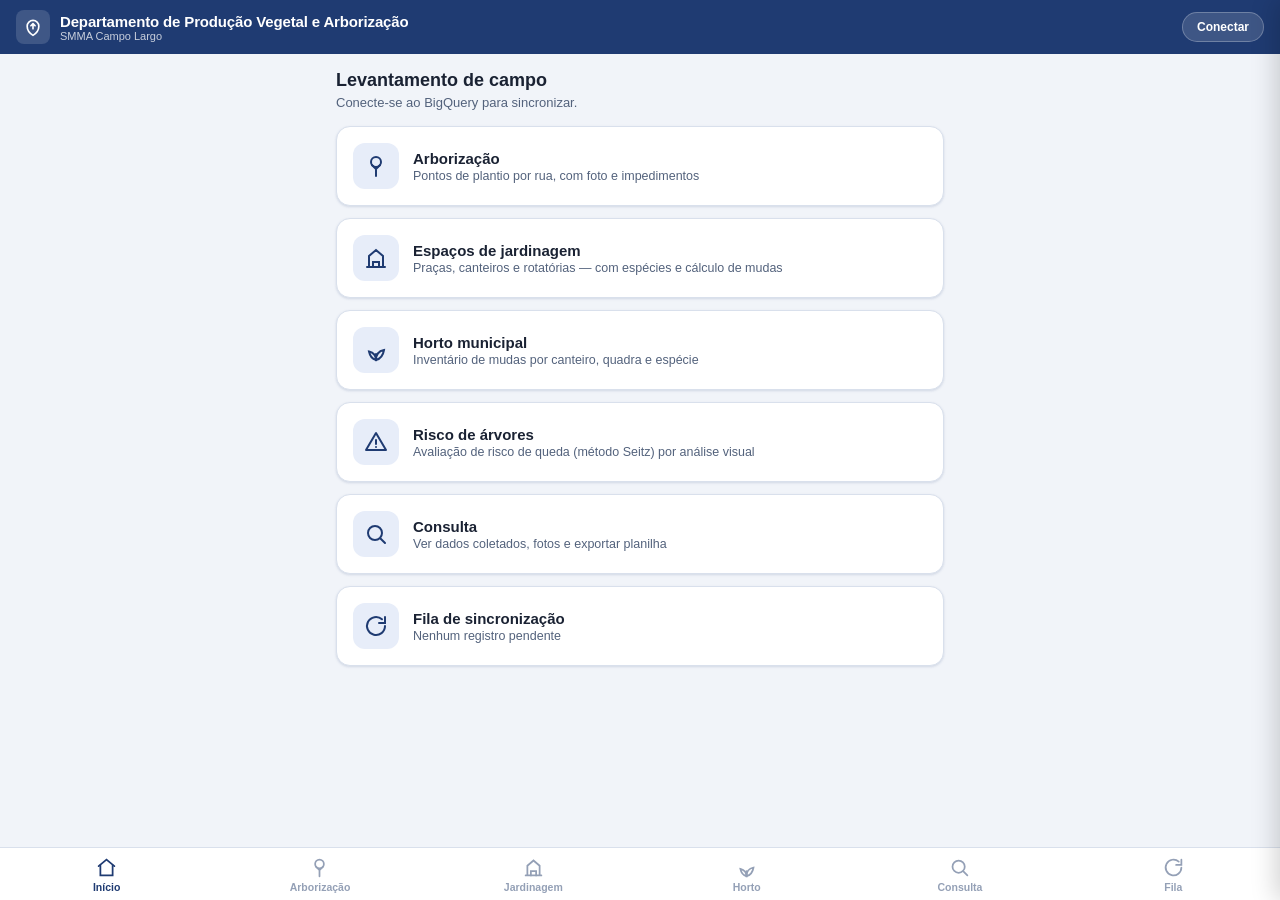
==== commit f8b0c6c1: "Risco de arvores: modulo de campo + painel + relatorio - App de campo: novo modulo "Risco de arvores" ====
--- a/index.html
+++ b/index.html
@@ -51,6 +51,11 @@
   <div class="card action-card" onclick="abrirHorto()">
     <div class="action-icon"><svg width="24" height="24" viewBox="0 0 24 24" fill="none" stroke="currentColor" stroke-width="2" stroke-linecap="round"><path d="M12 22c0-6 3-9 8-10-1 6-4 9-8 10z"/><path d="M12 22c0-5-3-7.5-7-8.5 1 5 3.5 7.5 7 8.5z"/><path d="M12 22v-6"/></svg></div>
     <div><div class="action-title">Horto municipal</div><div class="action-desc">Inventário de mudas por canteiro, quadra e espécie</div></div>
+  </div>
+
+  <div class="card action-card" onclick="abrirRisco()">
+    <div class="action-icon"><svg width="24" height="24" viewBox="0 0 24 24" fill="none" stroke="currentColor" stroke-width="2" stroke-linecap="round" stroke-linejoin="round"><path d="M12 3 2 20h20L12 3z"/><path d="M12 10v4M12 17h.01"/></svg></div>
+    <div><div class="action-title">Risco de árvores</div><div class="action-desc">Avaliação de risco de queda (método Seitz) por análise visual</div></div>
   </div>
 
   <div class="card action-card" onclick="abrirConsulta()">
@@ -393,6 +398,10 @@
   <div id="qd-fotos-antigas" style="margin-bottom:12px"></div>
   <div id="qd-itens"></div>
 
+  <div class="btn-row" style="margin:12px 0">
+    <button class="btn" style="width:100%" onclick="abrirMovQuadra()">↑↓ Movimentar mudas — entradas e saídas</button>
+  </div>
+
   <div class="card">
     <div style="display:flex; align-items:center; justify-content:space-between; margin-bottom:6px">
       <div class="action-title" id="hi-form-title">Novo item de inventário</div>
@@ -429,14 +438,26 @@
     </div>
 
     <label>Porte</label>
-    <div class="chips" id="hi-porte">
-      <span class="chip" data-v="pequeno" onclick="pickOne(this)">Pequeno</span>
-      <span class="chip" data-v="medio" onclick="pickOne(this)">Médio</span>
-      <span class="chip" data-v="grande" onclick="pickOne(this)">Grande</span>
+    <div class="chips chips-porte" id="hi-porte">
+      <span class="chip" data-v="pequenininha" onclick="pickOne(this)">Pequenininha<small>0 – 15 cm</small></span>
+      <span class="chip" data-v="pequeno" onclick="pickOne(this)">Pequeno<small>15 – 35 cm</small></span>
+      <span class="chip" data-v="medio" onclick="pickOne(this)">Médio<small>35 – 100 cm</small></span>
+      <span class="chip" data-v="grande" onclick="pickOne(this)">Grande<small>1,0 – 1,8 m</small></span>
+      <span class="chip" data-v="arborizacao" onclick="pickOne(this)">Arborização<small>1,8 – 2,0 m</small></span>
     </div>
 
     <label>Quantidade de mudas</label>
     <input type="number" id="hi-qtd" inputmode="numeric" step="1" placeholder="20">
+
+    <label>Estado fitossanitário</label>
+    <select id="hi-fito">
+      <option value="">— selecione —</option>
+      <option value="saudavel">Saudável</option>
+      <option value="praga">Praga</option>
+      <option value="doenca">Doença</option>
+      <option value="recuperacao">Em recuperação</option>
+      <option value="morta">Morta / descarte</option>
+    </select>
 
     <label>Fotos do item</label>
     <div class="foto-strip" id="hi-fotos">
@@ -456,6 +477,60 @@
       <button class="btn btn-danger-ghost" id="hi-del-btn" style="display:none" onclick="excluirItem()">Excluir item</button>
       <button class="btn" onclick="voltarCanteiro()">Voltar às quadras</button>
     </div>
+  </div>
+</section>
+
+<!-- ============ HORTO: MOVIMENTAÇÃO DE MUDAS (entradas/saídas) ============ -->
+<section class="page" id="page-hmov">
+  <div class="sticky-lev">
+    <div>
+      <div class="sl-rua" id="hm-nome">Movimentar mudas</div>
+      <div class="sl-sub" id="hm-sub">—</div>
+    </div>
+    <div class="sl-badge" id="hm-badge">Horto</div>
+  </div>
+
+  <div class="card">
+    <div class="action-title" style="margin-bottom:8px">Nova movimentação</div>
+
+    <label>Tipo</label>
+    <div class="chips" id="hm-tipo">
+      <span class="chip on-green" data-v="entrada" onclick="hmPickTipo(this)">↑ Entrada</span>
+      <span class="chip" data-v="saida" onclick="hmPickTipo(this)">↓ Saída</span>
+    </div>
+
+    <label>Situação</label>
+    <div class="chips" id="hm-status">
+      <span class="chip on-green" data-v="realizado" onclick="hmPickStatus(this)">Realizada</span>
+      <span class="chip" data-v="previsto" onclick="hmPickStatus(this)">Prevista</span>
+    </div>
+    <div class="page-sub" style="margin-top:4px">Realizada muda o estoque agora. Prevista é só planejamento.</div>
+
+    <label>Espécie do inventário (desta quadra)</label>
+    <select id="hm-item" onchange="hmEstoqueHint()"></select>
+    <div id="hm-estoque" class="page-sub" style="margin-top:6px"></div>
+
+    <label>Quantidade de mudas</label>
+    <input type="number" id="hm-qtd" inputmode="numeric" step="1" placeholder="0">
+
+    <label id="hm-data-lbl">Data</label>
+    <input type="date" id="hm-data">
+
+    <label>Motivo</label>
+    <select id="hm-motivo"></select>
+
+    <label>Observações</label><textarea id="hm-obs" placeholder="Opcional"></textarea>
+
+    <div class="btn-row">
+      <button class="btn btn-primary" onclick="salvarMovMobile()">Registrar movimentação</button>
+    </div>
+  </div>
+
+  <div class="action-title" style="margin:16px 0 8px">Movimentações recentes</div>
+  <div id="hm-lista"></div>
+
+  <div class="btn-row" style="margin-top:14px">
+    <button class="btn" onclick="voltarQuadraDoMov()">Voltar à quadra</button>
   </div>
 </section>
 
@@ -506,6 +581,112 @@
   <button class="btn btn-primary" onclick="drainQueue(true)">Sincronizar agora</button>
   <button class="btn btn-danger-ghost" style="margin-top:8px" onclick="limparErrosFila()">Limpar registros com erro</button>
   <div id="fila-lista" style="margin-top:14px"></div>
+</section>
+
+<!-- ============ RISCO DE ÁRVORES: LISTA ============ -->
+<section class="page" id="page-risco">
+  <h2>Risco de árvores</h2>
+  <div class="page-sub">Avaliação de risco de queda por análise visual (método de Seitz, 2005).</div>
+  <div class="btn-row">
+    <button class="btn btn-primary" onclick="novaAvaliacaoRisco()">+ Nova avaliação</button>
+  </div>
+  <input type="text" id="risco-busca" placeholder="🔍 buscar por espécie, endereço ou processo" oninput="renderRiscoLista()" style="margin-top:12px">
+  <div id="risco-lista" style="margin-top:12px"></div>
+  <div class="btn-row" style="margin-top:14px">
+    <button class="btn" onclick="showPage('home')">Voltar ao início</button>
+  </div>
+</section>
+
+<!-- ============ RISCO DE ÁRVORES: FORMULÁRIO ============ -->
+<section class="page" id="page-risco-form">
+  <div class="sticky-lev">
+    <div>
+      <div class="sl-rua">Avaliação de risco</div>
+      <div class="sl-sub">Árvore urbana — método Seitz</div>
+    </div>
+    <div class="sl-badge">0 a 3</div>
+  </div>
+
+  <!-- Identificação -->
+  <div class="card">
+    <div class="action-title" style="margin-bottom:8px">Identificação</div>
+    <label>Nº do processo</label><input type="text" id="rk-proc" placeholder="Opcional">
+    <label>Espécie</label>
+    <input type="text" id="rk-esp" list="rk-esp-list" placeholder="Nome da espécie">
+    <datalist id="rk-esp-list"></datalist>
+    <label>Técnico avaliador</label>
+    <div class="rk-ro" id="rk-avaliador">—</div>
+    <label>Endereço</label><input type="text" id="rk-end" placeholder="Rua, nº, bairro">
+    <div class="gps-box">
+      <svg width="20" height="20" viewBox="0 0 24 24" fill="none" stroke="currentColor" stroke-width="2" stroke-linecap="round"><path d="M12 21s6-5.1 6-10a6 6 0 1 0-12 0c0 4.9 6 10 6 10z"/><circle cx="12" cy="11" r="2.5"/></svg>
+      <div class="gps-txt">
+        <div id="rk-gps-status">GPS não capturado</div>
+        <div class="gps-coord" id="rk-gps-coord"></div>
+      </div>
+      <button class="btn btn-sm" style="width:auto" onclick="confirmarLocalGPS('rk')">🗺️ Mapa</button>
+      <button class="btn btn-sm" style="width:auto" onclick="capturarGPS('rk')">Capturar</button>
+    </div>
+    <div class="row" style="display:flex; gap:10px">
+      <div style="flex:1"><label>Altura total (m)</label><input type="number" id="rk-altura" inputmode="decimal" step="0.1" placeholder="0"></div>
+      <div style="flex:1"><label>DAP (cm)</label><input type="number" id="rk-dap" inputmode="decimal" step="0.1" placeholder="0"></div>
+    </div>
+  </div>
+
+  <!-- Fotos -->
+  <div class="card">
+    <label>Fotos da árvore</label>
+    <div class="foto-strip" id="rk-fotos">
+      <button class="foto-add" onclick="document.getElementById('rk-file').click()">
+        <svg width="20" height="20" viewBox="0 0 24 24" fill="none" stroke="currentColor" stroke-width="2" stroke-linecap="round"><path d="M23 19a2 2 0 0 1-2 2H3a2 2 0 0 1-2-2V8a2 2 0 0 1 2-2h4l2-3h6l2 3h4a2 2 0 0 1 2 2z"/><circle cx="12" cy="13" r="4"/></svg>
+        Foto
+      </button>
+    </div>
+    <input type="file" id="rk-file" accept="image/*" capture="environment" style="display:none" onchange="addFoto(this,'rk')">
+  </div>
+
+  <!-- Itens de avaliação (0 a 3) -->
+  <div class="card">
+    <div class="action-title">Avaliação da copa</div>
+    <div class="page-sub" style="margin-bottom:6px">Grau de risco de cada item: 0 (nenhum) a 3 (alto).</div>
+    <div id="rk-copa" class="rk-bloco"></div>
+  </div>
+  <div class="card">
+    <div class="action-title">Avaliação do tronco</div>
+    <div id="rk-tronco" class="rk-bloco"></div>
+  </div>
+  <div class="card">
+    <div class="action-title">Base do tronco e prato das raízes</div>
+    <div id="rk-base" class="rk-bloco"></div>
+  </div>
+
+  <!-- Alvos -->
+  <div class="card">
+    <div class="action-title" style="margin-bottom:6px">Avaliação dos alvos</div>
+    <div class="page-sub" style="margin-bottom:8px">Marque o que se aplica ao redor da árvore.</div>
+    <div class="chips" id="rk-alvos">
+      <span class="chip" data-v="Rua residencial pouco movimentada" onclick="this.classList.toggle('on')">Rua residencial pouco movimentada</span>
+      <span class="chip" data-v="Parques amplos / pouca visitação" onclick="this.classList.toggle('on')">Parques amplos / pouca visitação</span>
+      <span class="chip" data-v="Estacionamentos em horário comercial" onclick="this.classList.toggle('on')">Estacionamentos em horário comercial</span>
+    </div>
+  </div>
+
+  <!-- Recomendação de manejo -->
+  <div class="card">
+    <div class="action-title" style="margin-bottom:6px">Recomendação de manejo</div>
+    <div class="chips" id="rk-manejo">
+      <span class="chip" data-v="Poda de levantamento de copa" onclick="this.classList.toggle('on')">Poda de levantamento de copa</span>
+      <span class="chip" data-v="Poda de limpeza" onclick="this.classList.toggle('on')">Poda de limpeza</span>
+      <span class="chip" data-v="Poda de segurança" onclick="this.classList.toggle('on')">Poda de segurança</span>
+      <span class="chip" data-v="Supressão" onclick="this.classList.toggle('on')">Supressão</span>
+    </div>
+    <label>Outras opções</label><input type="text" id="rk-outras" placeholder="Descreva, se houver">
+    <label>Observações</label><textarea id="rk-obs" placeholder="Observações gerais da avaliação"></textarea>
+  </div>
+
+  <div class="btn-row">
+    <button class="btn btn-primary" onclick="salvarAvaliacaoRisco()">Salvar avaliação</button>
+    <button class="btn" onclick="abrirRisco()">Cancelar</button>
+  </div>
 </section>
 
 <!-- ============ CONSULTA ============ -->
@@ -606,6 +787,7 @@
 <script src="js/arborizacao.js"></script>
 <script src="js/jardinagem.js"></script>
 <script src="js/horto.js"></script>
+<script src="js/risco.js"></script>
 <script src="js/importacao.js"></script>
 <script src="js/consulta.js"></script>
 <script src="js/painel-dash.js"></script>
--- a/css/app.css
+++ b/css/app.css
@@ -90,6 +90,31 @@
   }
   .chip.on { background: var(--warning-light); border-color: var(--warning); color: var(--warning); font-weight: 700; }
   .chip.on-green { background: var(--accent-light); border-color: var(--accent); color: var(--accent-dark); font-weight: 700; }
+
+  /* Porte com faixa de tamanho de referência */
+  .chips-porte { gap: 10px; }
+  .chips-porte .chip {
+    display: inline-flex; flex-direction: column; align-items: center;
+    gap: 2px; padding: 8px 14px; line-height: 1.15; text-align: center;
+  }
+  .chips-porte .chip small {
+    font-size: 11px; font-weight: 500; opacity: .75;
+    font-variant-numeric: tabular-nums; white-space: nowrap;
+  }
+  .chips-porte .chip.on small { opacity: .9; }
+
+  /* Avaliação de risco de árvores — itens com nota 0 a 3 */
+  .rk-bloco { margin-top: 4px; }
+  .rk-item { display: flex; align-items: center; justify-content: space-between; gap: 10px;
+    padding: 9px 0; border-bottom: 1px solid var(--border); }
+  .rk-item:last-child { border-bottom: 0; }
+  .rk-lbl { font-size: 13.5px; line-height: 1.25; flex: 1; }
+  .rk-seg { display: inline-flex; gap: 5px; flex-shrink: 0; }
+  .rk-seg button { width: 36px; height: 36px; border: 1px solid var(--border); background: #fff;
+    border-radius: 9px; font-size: 14px; font-weight: 700; color: var(--text-secondary); cursor: pointer; }
+  .rk-seg button.on { background: var(--accent); border-color: var(--accent); color: #fff; }
+  .rk-ro { background: var(--bg); border: 1px solid var(--border); border-radius: 9px;
+    padding: 9px 12px; font-size: 13px; color: var(--text-secondary); }
 
   .gps-box {
     display: flex; align-items: center; gap: 10px;
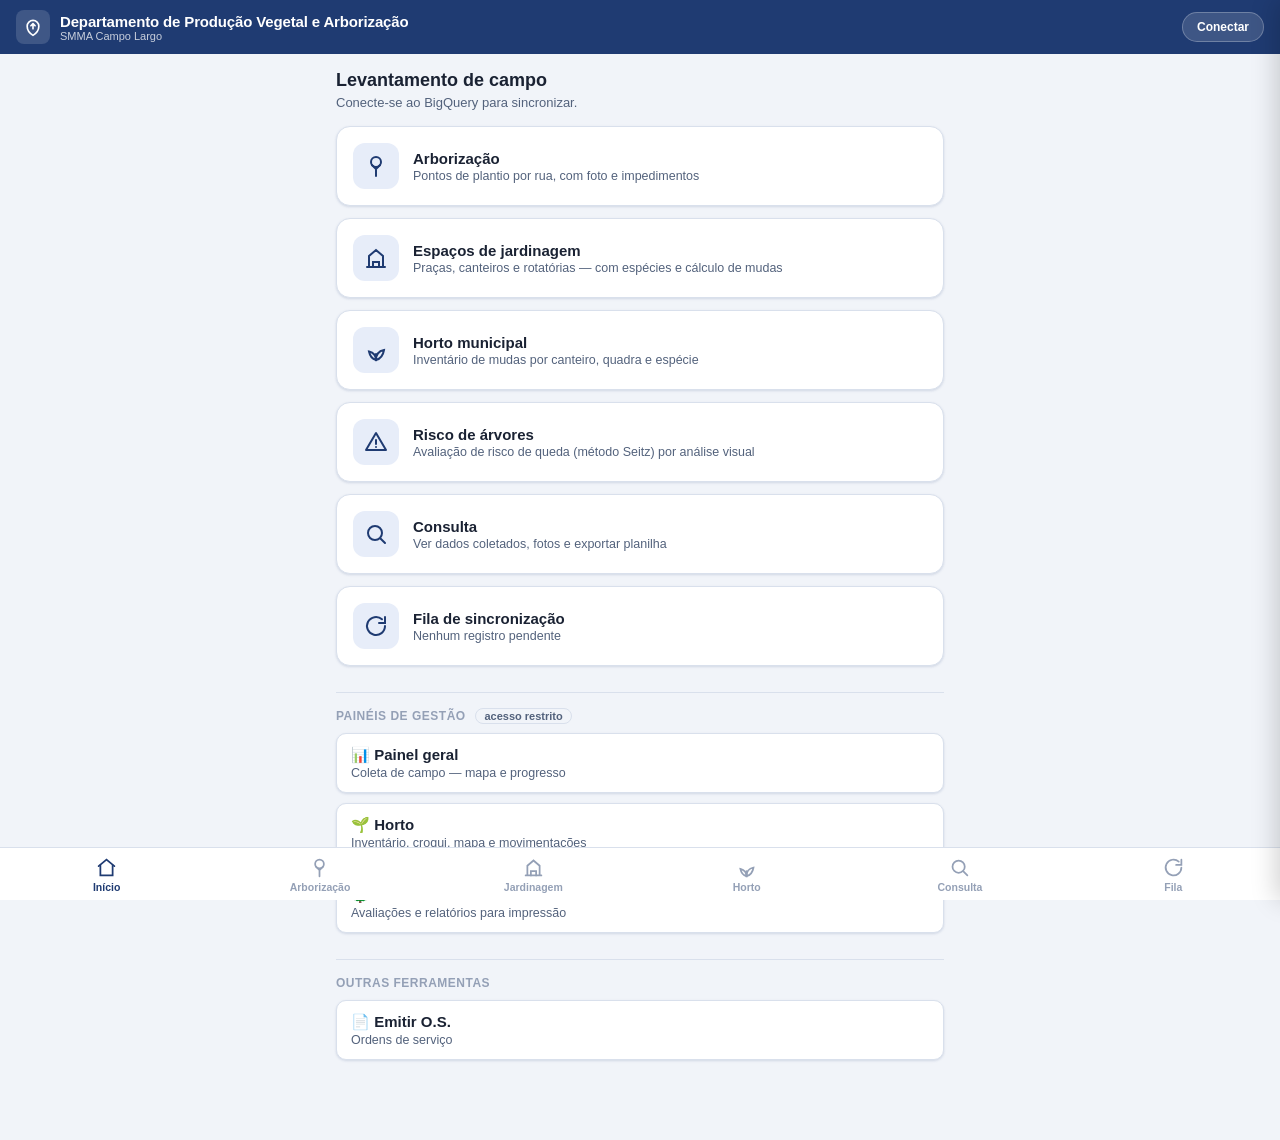
==== commit 3f4c4643: "Home: paineis de gestao + link para Emitir O.S. - Secao "Paineis de gestao" na home com atalhos para" ====
--- a/index.html
+++ b/index.html
@@ -66,6 +66,20 @@
   <div class="card action-card" onclick="showPage('fila'); renderFila()">
     <div class="action-icon"><svg width="24" height="24" viewBox="0 0 24 24" fill="none" stroke="currentColor" stroke-width="2" stroke-linecap="round"><path d="M21 12a9 9 0 1 1-3-6.7"/><path d="M21 3v6h-6"/></svg></div>
     <div><div class="action-title">Fila de sincronização</div><div class="action-desc" id="home-fila-desc">Nenhum registro pendente</div></div>
+  </div>
+
+  <!-- Painéis de gestão (páginas de acompanhamento — exigem login autorizado) -->
+  <div class="home-sec-title">Painéis de gestão <span class="tag">acesso restrito</span></div>
+  <div class="hub-links">
+    <a class="hub-link" href="painel.html" target="_blank" rel="noopener">📊 Painel geral<small>Coleta de campo — mapa e progresso</small></a>
+    <a class="hub-link" href="horto-painel.html" target="_blank" rel="noopener">🌱 Horto<small>Inventário, croqui, mapa e movimentações</small></a>
+    <a class="hub-link" href="painel-risco.html" target="_blank" rel="noopener">🌲 Risco de árvores<small>Avaliações e relatórios para impressão</small></a>
+  </div>
+
+  <!-- Outras ferramentas da mesma instância -->
+  <div class="home-sec-title">Outras ferramentas</div>
+  <div class="hub-links">
+    <a class="hub-link" href="https://makdav-dav.github.io/emitir-os/" target="_blank" rel="noopener">📄 Emitir O.S.<small>Ordens de serviço</small></a>
   </div>
 </section>
 
--- a/css/app.css
+++ b/css/app.css
@@ -115,6 +115,21 @@
   .rk-seg button.on { background: var(--accent); border-color: var(--accent); color: #fff; }
   .rk-ro { background: var(--bg); border: 1px solid var(--border); border-radius: 9px;
     padding: 9px 12px; font-size: 13px; color: var(--text-secondary); }
+
+  /* Home: seções de painéis e outras ferramentas */
+  .home-sec-title { margin: 26px 0 10px; font-size: 12px; font-weight: 700;
+    text-transform: uppercase; letter-spacing: .5px; color: var(--text-muted);
+    border-top: 1px solid var(--border); padding-top: 16px; }
+  .home-sec-title .tag { font-weight: 600; text-transform: none; letter-spacing: 0;
+    font-size: 11px; color: var(--text-secondary); background: var(--bg);
+    border: 1px solid var(--border); border-radius: 20px; padding: 1px 8px; margin-left: 6px; }
+  .hub-links { display: grid; gap: 10px; }
+  .hub-link { display: flex; flex-direction: column; gap: 2px; text-decoration: none;
+    background: var(--surface); border: 1px solid var(--border); border-radius: var(--radius);
+    padding: 12px 14px; color: var(--text-primary); font-weight: 700; font-size: 15px; box-shadow: var(--shadow); }
+  .hub-link small { font-weight: 500; font-size: 12.5px; color: var(--text-secondary); }
+  .hub-link:hover { border-color: var(--accent-mid); }
+  .hub-link:active { transform: scale(.995); }
 
   .gps-box {
     display: flex; align-items: center; gap: 10px;
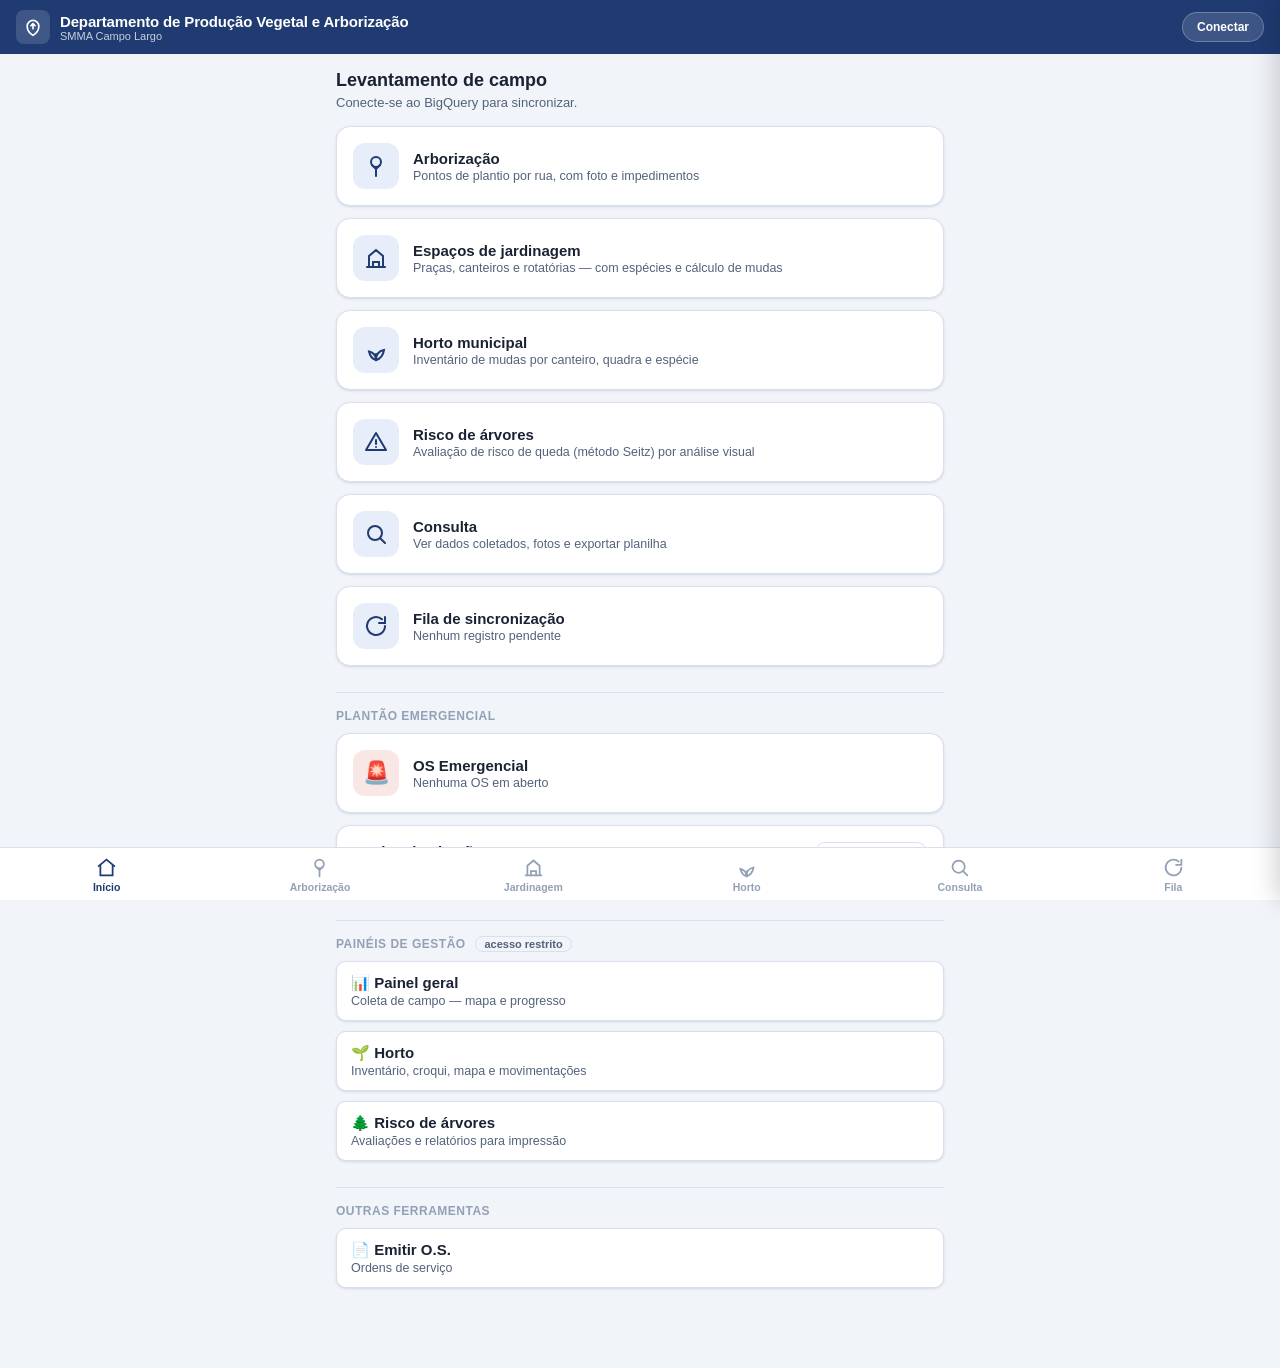
==== commit dfce77c7: "Adiciona OS Emergencial com acionamento via WhatsApp Permite abrir, acompanhar e dar baixa em ordens" ====
--- a/index.html
+++ b/index.html
@@ -66,6 +66,20 @@
   <div class="card action-card" onclick="showPage('fila'); renderFila()">
     <div class="action-icon"><svg width="24" height="24" viewBox="0 0 24 24" fill="none" stroke="currentColor" stroke-width="2" stroke-linecap="round"><path d="M21 12a9 9 0 1 1-3-6.7"/><path d="M21 3v6h-6"/></svg></div>
     <div><div class="action-title">Fila de sincronização</div><div class="action-desc" id="home-fila-desc">Nenhum registro pendente</div></div>
+  </div>
+
+  <!-- Plantão emergencial (fds/fora do horário) -->
+  <div class="home-sec-title">Plantão emergencial</div>
+  <div class="card action-card" onclick="abrirOS()">
+    <div class="action-icon" style="background:var(--danger-light); color:var(--danger); font-size:22px">🚨</div>
+    <div><div class="action-title">OS Emergencial</div><div class="action-desc" id="home-os-desc">Nenhuma OS em aberto</div></div>
+  </div>
+  <div class="card" style="display:flex; align-items:center; justify-content:space-between; gap:12px;">
+    <div>
+      <div class="action-title">Equipe de plantão</div>
+      <div class="action-desc">WhatsApp: <span id="emerg-numero-atual">—</span></div>
+    </div>
+    <button class="btn btn-sm" onclick="configurarNumeroEmergencia()">⚙️ Configurar</button>
   </div>
 
   <!-- Painéis de gestão (páginas de acompanhamento — exigem login autorizado) -->
@@ -700,6 +714,92 @@
   <div class="btn-row">
     <button class="btn btn-primary" onclick="salvarAvaliacaoRisco()">Salvar avaliação</button>
     <button class="btn" onclick="abrirRisco()">Cancelar</button>
+  </div>
+</section>
+
+<!-- ============ OS EMERGENCIAL: LISTA ============ -->
+<section class="page" id="page-os">
+  <h2>OS Emergencial</h2>
+  <div class="page-sub">Acionamento de equipe terceira fora do horário comercial / fins de semana.</div>
+  <div class="btn-row">
+    <button class="btn btn-primary" onclick="novaOS()">+ Nova OS</button>
+  </div>
+  <div id="os-lista" style="margin-top:12px"></div>
+  <div class="btn-row" style="margin-top:14px">
+    <button class="btn" onclick="showPage('home')">Voltar ao início</button>
+  </div>
+</section>
+
+<!-- ============ OS EMERGENCIAL: FORMULÁRIO ============ -->
+<section class="page" id="page-os-form">
+  <div class="sticky-lev" style="background:var(--danger)">
+    <div>
+      <div class="sl-rua">Nova OS Emergencial</div>
+      <div class="sl-sub">Queda de árvore / desobstrução de via</div>
+    </div>
+  </div>
+
+  <div class="card">
+    <label>O que aconteceu</label>
+    <textarea id="os-desc" placeholder="Ex.: árvore caída obstruindo totalmente a via"></textarea>
+    <label>Endereço</label><input type="text" id="os-end" placeholder="Rua, nº, bairro, ponto de referência">
+    <div class="gps-box">
+      <svg width="20" height="20" viewBox="0 0 24 24" fill="none" stroke="currentColor" stroke-width="2" stroke-linecap="round"><path d="M12 21s6-5.1 6-10a6 6 0 1 0-12 0c0 4.9 6 10 6 10z"/><circle cx="12" cy="11" r="2.5"/></svg>
+      <div class="gps-txt">
+        <div id="os-gps-status">GPS não capturado</div>
+        <div class="gps-coord" id="os-gps-coord"></div>
+      </div>
+      <button class="btn btn-sm" style="width:auto" onclick="capturarGPS('os')">Capturar</button>
+    </div>
+    <div class="chips" style="margin-top:12px">
+      <span class="chip" id="os-rede" onclick="this.classList.toggle('on')">⚠️ Risco de rede elétrica (fio envolvido)</span>
+    </div>
+  </div>
+
+  <div class="card">
+    <label>Fotos (opcional)</label>
+    <div class="foto-strip" id="os-fotos">
+      <button class="foto-add" onclick="document.getElementById('os-file').click()">
+        <svg width="20" height="20" viewBox="0 0 24 24" fill="none" stroke="currentColor" stroke-width="2" stroke-linecap="round"><path d="M23 19a2 2 0 0 1-2 2H3a2 2 0 0 1-2-2V8a2 2 0 0 1 2-2h4l2-3h6l2 3h4a2 2 0 0 1 2 2z"/><circle cx="12" cy="13" r="4"/></svg>
+        Foto
+      </button>
+    </div>
+    <input type="file" id="os-file" accept="image/*" capture="environment" style="display:none" onchange="addFoto(this,'os')">
+  </div>
+
+  <div class="btn-row">
+    <button class="btn btn-primary" onclick="salvarOS()">Salvar e enviar no WhatsApp</button>
+    <button class="btn" onclick="abrirOS()">Cancelar</button>
+  </div>
+</section>
+
+<!-- ============ OS EMERGENCIAL: DETALHE ============ -->
+<section class="page" id="page-os-detalhe">
+  <h2>OS Emergencial</h2>
+  <div id="os-det-corpo"></div>
+</section>
+
+<!-- ============ OS EMERGENCIAL: BAIXA ============ -->
+<section class="page" id="page-os-baixa">
+  <h2>Dar baixa na OS</h2>
+  <div class="page-sub">Registre como o atendimento foi concluído.</div>
+  <div class="card">
+    <label>Observações da conclusão</label>
+    <textarea id="os-baixa-obs" placeholder="Ex.: via desobstruída, tronco removido, destinação do resíduo"></textarea>
+  </div>
+  <div class="card">
+    <label>Fotos da conclusão (opcional)</label>
+    <div class="foto-strip" id="osb-fotos">
+      <button class="foto-add" onclick="document.getElementById('osb-file').click()">
+        <svg width="20" height="20" viewBox="0 0 24 24" fill="none" stroke="currentColor" stroke-width="2" stroke-linecap="round"><path d="M23 19a2 2 0 0 1-2 2H3a2 2 0 0 1-2-2V8a2 2 0 0 1 2-2h4l2-3h6l2 3h4a2 2 0 0 1 2 2z"/><circle cx="12" cy="13" r="4"/></svg>
+        Foto
+      </button>
+    </div>
+    <input type="file" id="osb-file" accept="image/*" capture="environment" style="display:none" onchange="addFoto(this,'osb')">
+  </div>
+  <div class="btn-row">
+    <button class="btn btn-primary" onclick="confirmarBaixaOS()">✔️ Confirmar baixa</button>
+    <button class="btn" onclick="abrirOSDetalhe(osAtualId)">Cancelar</button>
   </div>
 </section>
 
@@ -802,6 +902,7 @@
 <script src="js/jardinagem.js"></script>
 <script src="js/horto.js"></script>
 <script src="js/risco.js"></script>
+<script src="js/emergencia.js"></script>
 <script src="js/importacao.js"></script>
 <script src="js/consulta.js"></script>
 <script src="js/painel-dash.js"></script>
